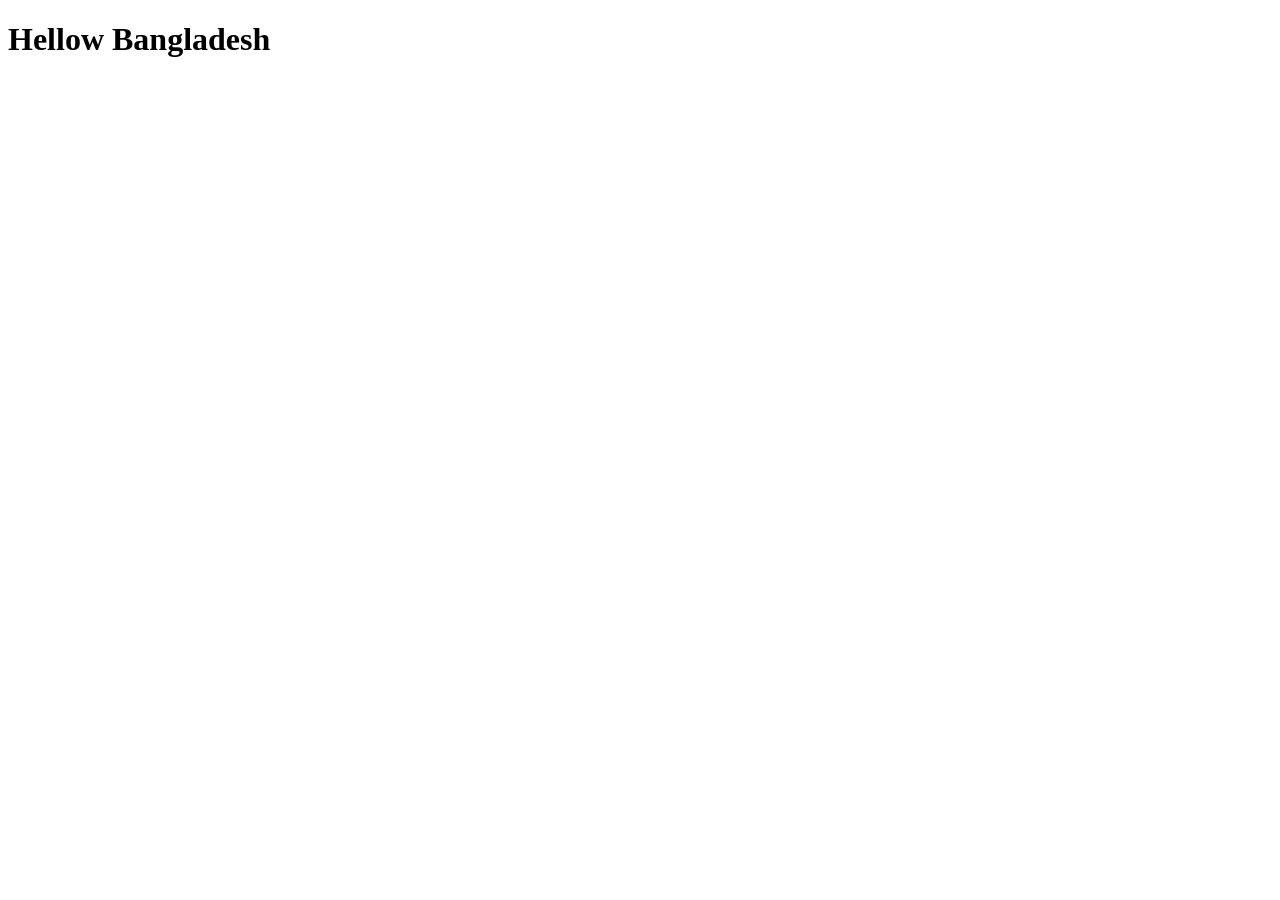
==== web-dev-portfoilo/index.html @ 3a6fd014 "first commit" ====
<!DOCTYPE html>
<html lang="en">

<head>
    <meta charset="UTF-8">
    <meta name="viewport" content="width=device-width, initial-scale=1.0">
    <title>Document</title>
    <link rel="stylesheet" href="style.css">
</head>

<body>
    <h1>Hellow Bangladesh</h1>
</body>

</html>
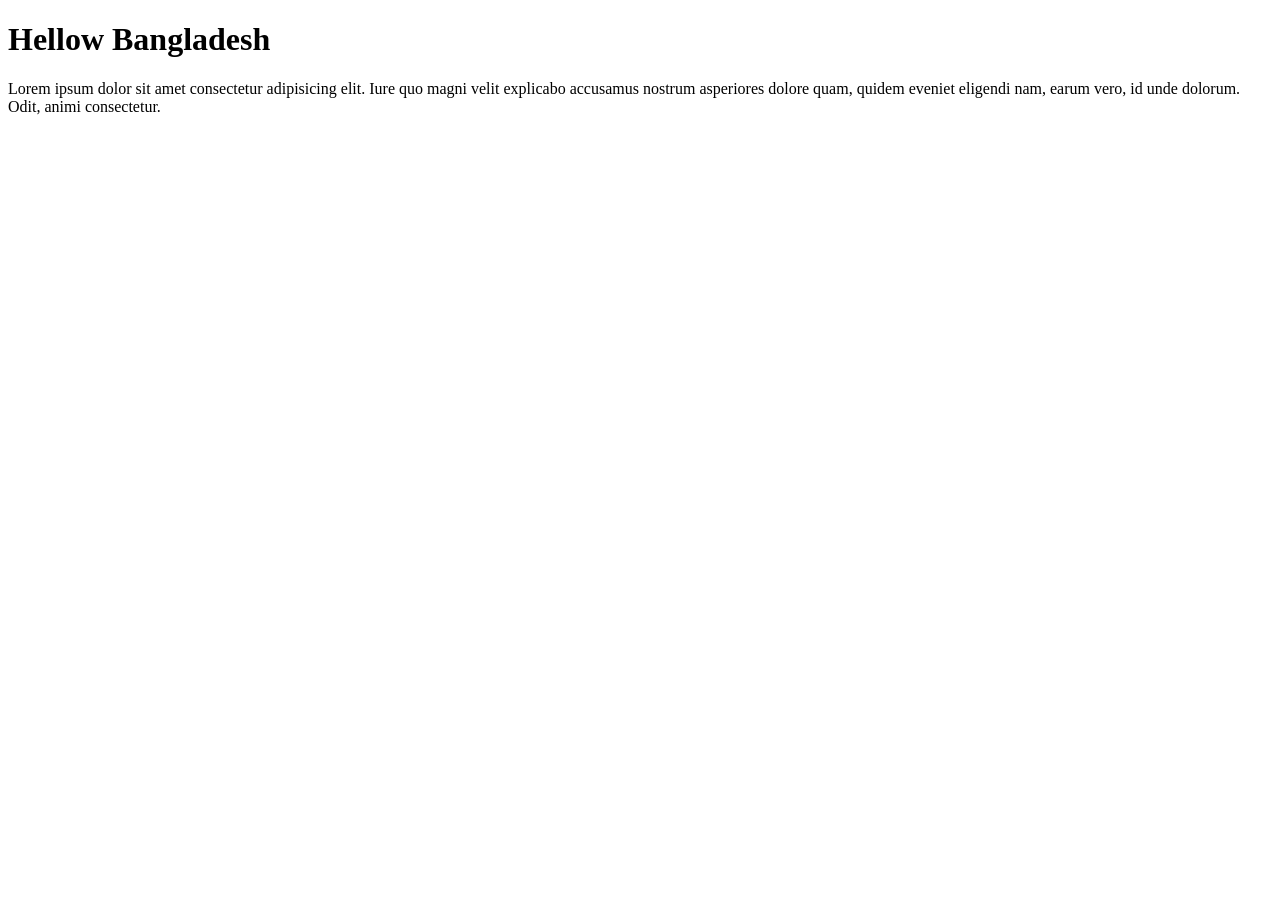
==== commit 9c95b931: "sce" ====
--- a/web-dev-portfoilo/index.html
+++ b/web-dev-portfoilo/index.html
@@ -10,6 +10,8 @@
 
 <body>
     <h1>Hellow Bangladesh</h1>
+    <p>Lorem ipsum dolor sit amet consectetur adipisicing elit. Iure quo magni velit explicabo accusamus nostrum
+        asperiores dolore quam, quidem eveniet eligendi nam, earum vero, id unde dolorum. Odit, animi consectetur.</p>
 </body>
 
 </html>
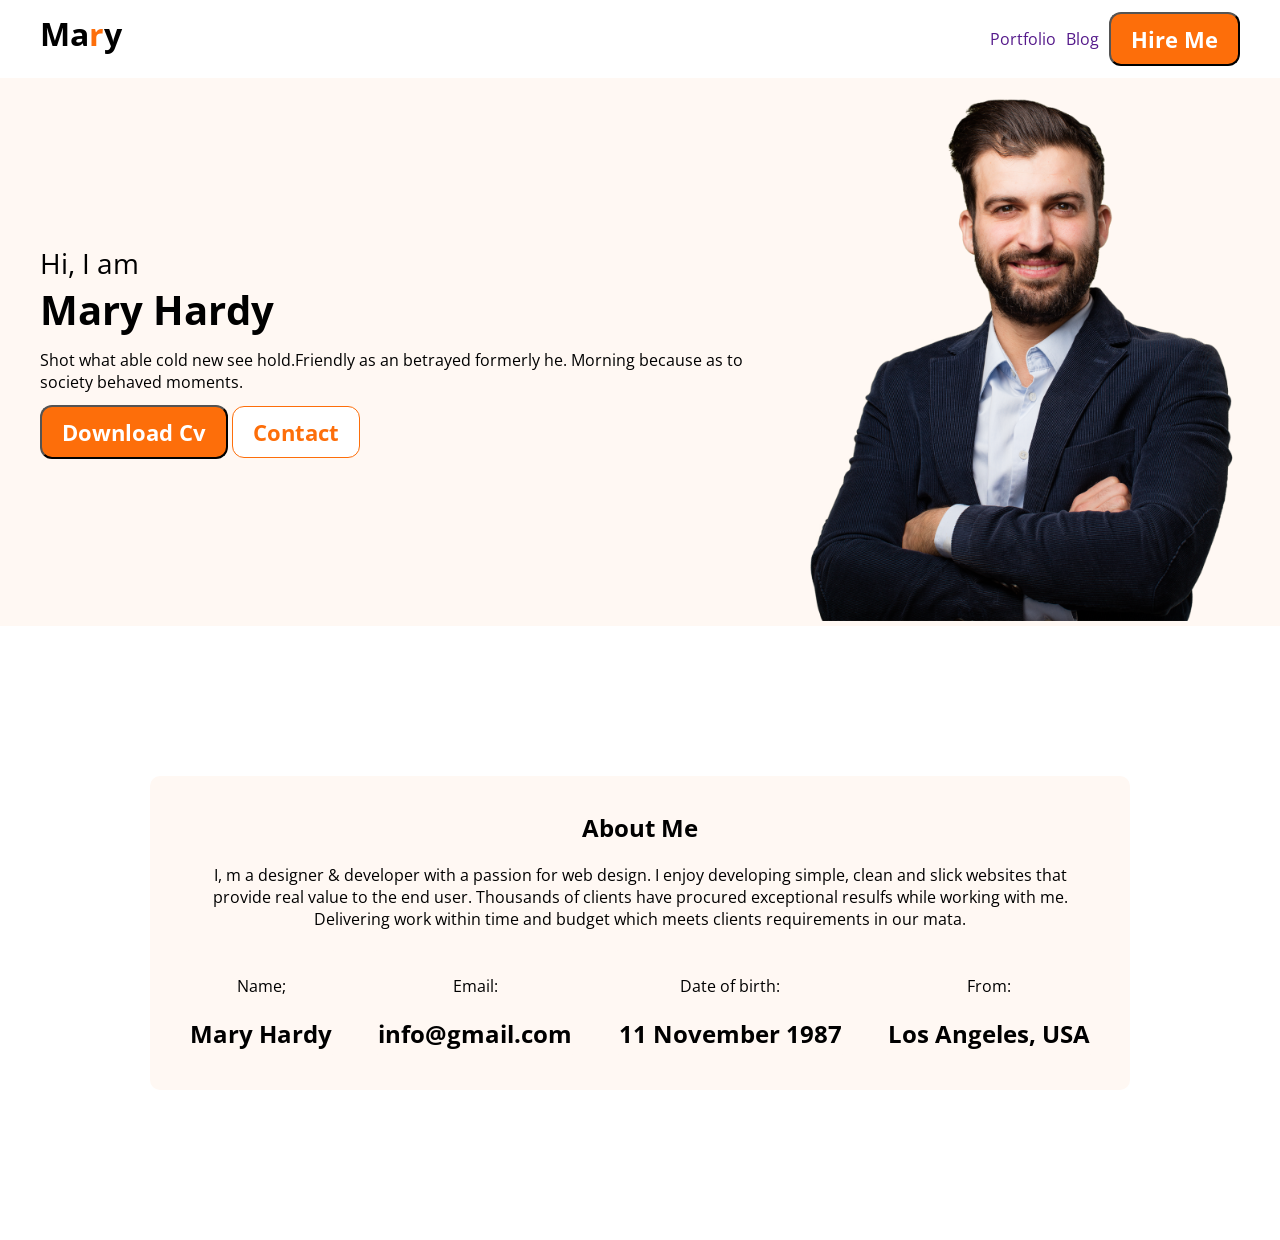
==== commit 1ec0db27: "sec" ====
--- a/web-dev-portfoilo/index.html
+++ b/web-dev-portfoilo/index.html
@@ -6,12 +6,87 @@
     <meta name="viewport" content="width=device-width, initial-scale=1.0">
     <title>Document</title>
     <link rel="stylesheet" href="style.css">
+
+    <!-- google font -->
+    <link rel="preconnect" href="https://fonts.googleapis.com">
+    <link rel="preconnect" href="https://fonts.gstatic.com" crossorigin>
+    <link href="https://fonts.googleapis.com/css2?family=Open+Sans:ital,wght@0,300..800;1,300..800&display=swap"
+        rel="stylesheet">
 </head>
 
+
 <body>
-    <h1>Hellow Bangladesh</h1>
-    <p>Lorem ipsum dolor sit amet consectetur adipisicing elit. Iure quo magni velit explicabo accusamus nostrum
-        asperiores dolore quam, quidem eveniet eligendi nam, earum vero, id unde dolorum. Odit, animi consectetur.</p>
+    <!-- Naveber Start -->
+    <header>
+        <nav class="container">
+            <h2 class="logo">Ma<span class="logo-r">r</span>y</h2>
+            <ul>
+                <li class=""><a href=""> Portfolio</a></li>
+                <li><a href=""> Blog</a></li>
+                <li><button class="common-btn">Hire Me</button></li>
+
+            </ul>
+        </nav>
+    </header>
+    <!-- Naveber end -->
+
+    <!-- Herow Section start-->
+
+    <section class="herow-parent-root">
+        <div class="container herow-parent">
+            <!-- left -->
+            <div class="hero-left">
+                <p class="hero-left-p-1">Hi, I am</p>
+                <h2>Mary Hardy</h2>
+                <p>Shot what able cold new see hold.Friendly as an betrayed formerly he. Morning
+                    because as to society
+                    behaved moments.</p>
+                <div class="herow-left-btn-parent">
+                    <button class="common-btn ">Download Cv</button>
+                    <button class="outline-btn ">Contact</button>
+                </div>
+
+            </div>
+
+            <!-- right -->
+
+            <div class="herow-right">
+                <img src="images/hardy.png" alt="">
+            </div>
+        </div>
+    </section>
+
+    <!-- herow section end -->
+
+    <!-- about section start -->
+    <section class="container about-parent">
+        <h2>About Me</h2>
+        <P>I, m a designer & developer with a passion for web design. I enjoy developing simple, clean and slick
+            websites that provide real value to the end user. Thousands of clients have procured exceptional resulfs
+            while working with me. Delivering work within time and budget which meets clients requirements in our mata.
+        </P>
+
+        <div class="about-box-parent">
+            <div class="box">
+                <p>Name;</p>
+                <h2>Mary Hardy</h2>
+            </div>
+            <div class="box">
+                <p>Email:</p>
+                <h2>info@gmail.com</h2>
+            </div>
+            <div class="box">
+                <p>Date of birth:</p>
+                <h2>11 November 1987</h2>
+            </div>
+            <div class="box">
+                <p>From:</p>
+                <h2>Los Angeles, USA</h2>
+            </div>
+        </div>
+
+    </section>
+
 </body>
 
 </html>
--- a/web-dev-portfoilo/style.css
+++ b/web-dev-portfoilo/style.css
@@ -0,0 +1,122 @@
+/* reset style */
+
+*{
+    padding: 0;
+    margin: 0;
+     font-family: "Open Sans", sans-serif;
+     
+}
+img {
+    max-width: 100%;
+}
+/* common style */
+.common-btn {
+    background-color: #fd6e0a;
+    padding: 10px 20px;
+    border-radius: 12px;
+    font-weight: bold;
+    font-size: 22px;
+    color: white;
+   cursor: pointer;
+}
+
+.outline-btn{
+       background-color: white;
+    padding: 10px 20px;
+    border-radius: 12px;
+    font-weight: bold;
+    font-size: 22px;
+    color: #fd6e0a;
+    border: 1px solid #fd6e0a;
+    cursor: pointer;
+    
+}
+
+.container {
+    max-width: 1200px;
+    margin: auto;
+}
+
+
+nav {
+ 
+    display: flex;
+    justify-content:space-between;
+  
+    padding: 12px 0;
+}
+.logo{
+    font-weight: bold;
+    font-size: 32px;
+}
+.logo-r{
+    color: #fd6e0a ;
+}
+ul{
+    display: flex;
+    justify-content:space-between;
+    list-style: none;
+    gap: 10px;
+    align-items: center;
+}
+
+ul li a {
+    text-decoration: none;
+} 
+/* Herow Section style */
+.herow-parent-root{
+    background-color: #fff8f3;
+}
+.herow-parent {
+    display: flex;
+    justify-content: space-between;
+    align-items: center;
+    max-width: 1200px;
+    margin:auto;
+   
+    }
+
+    .hero-left-p-1{
+        font-size: 28px;
+        font-weight: 600px;
+    }
+  
+  .hero-left h2{
+    font-weight: bold;
+    font-size: 40px;
+    margin-bottom: 12px;
+  }
+
+  .herow-left-btn-parent{
+    margin-top: 12px;
+  }
+
+/* about us css */
+  .about-parent{
+   background-color: #fff8f3;
+   margin: 150px ;
+   border-radius: 10px;
+   padding: 35px;
+   text-align: center;
+  
+}
+
+  .about-parent p{
+     margin: 20px 0;
+  }
+  .about-box-parent{
+    display: flex;
+    justify-content: space-between;
+    gap: 8px;
+
+  }
+
+   .about-box-parent .box{
+    background-color: #fff8f3;
+    padding: 5px;
+    border-radius: 5px;
+    -webkit-border-radius: 5px;
+    -moz-border-radius: 5px;
+    -ms-border-radius: 5px;
+    -o-border-radius: 5px;
+}
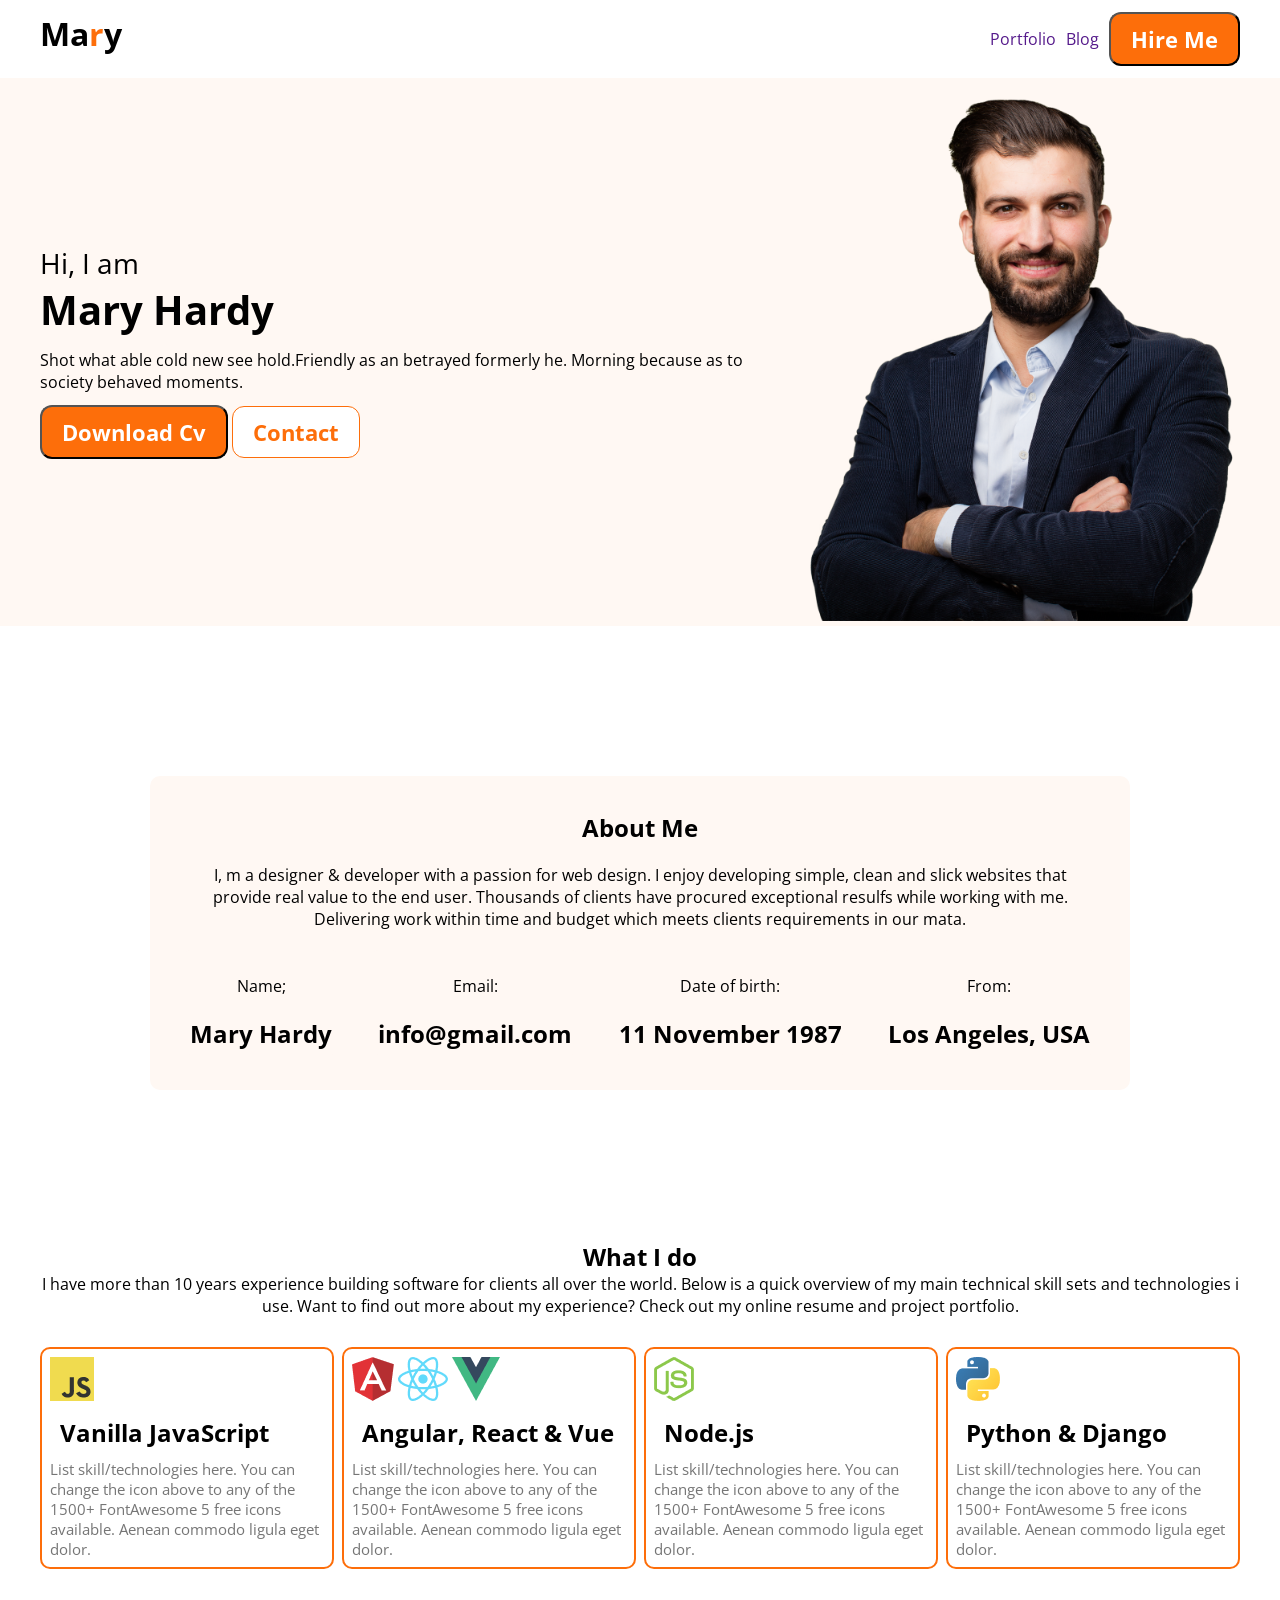
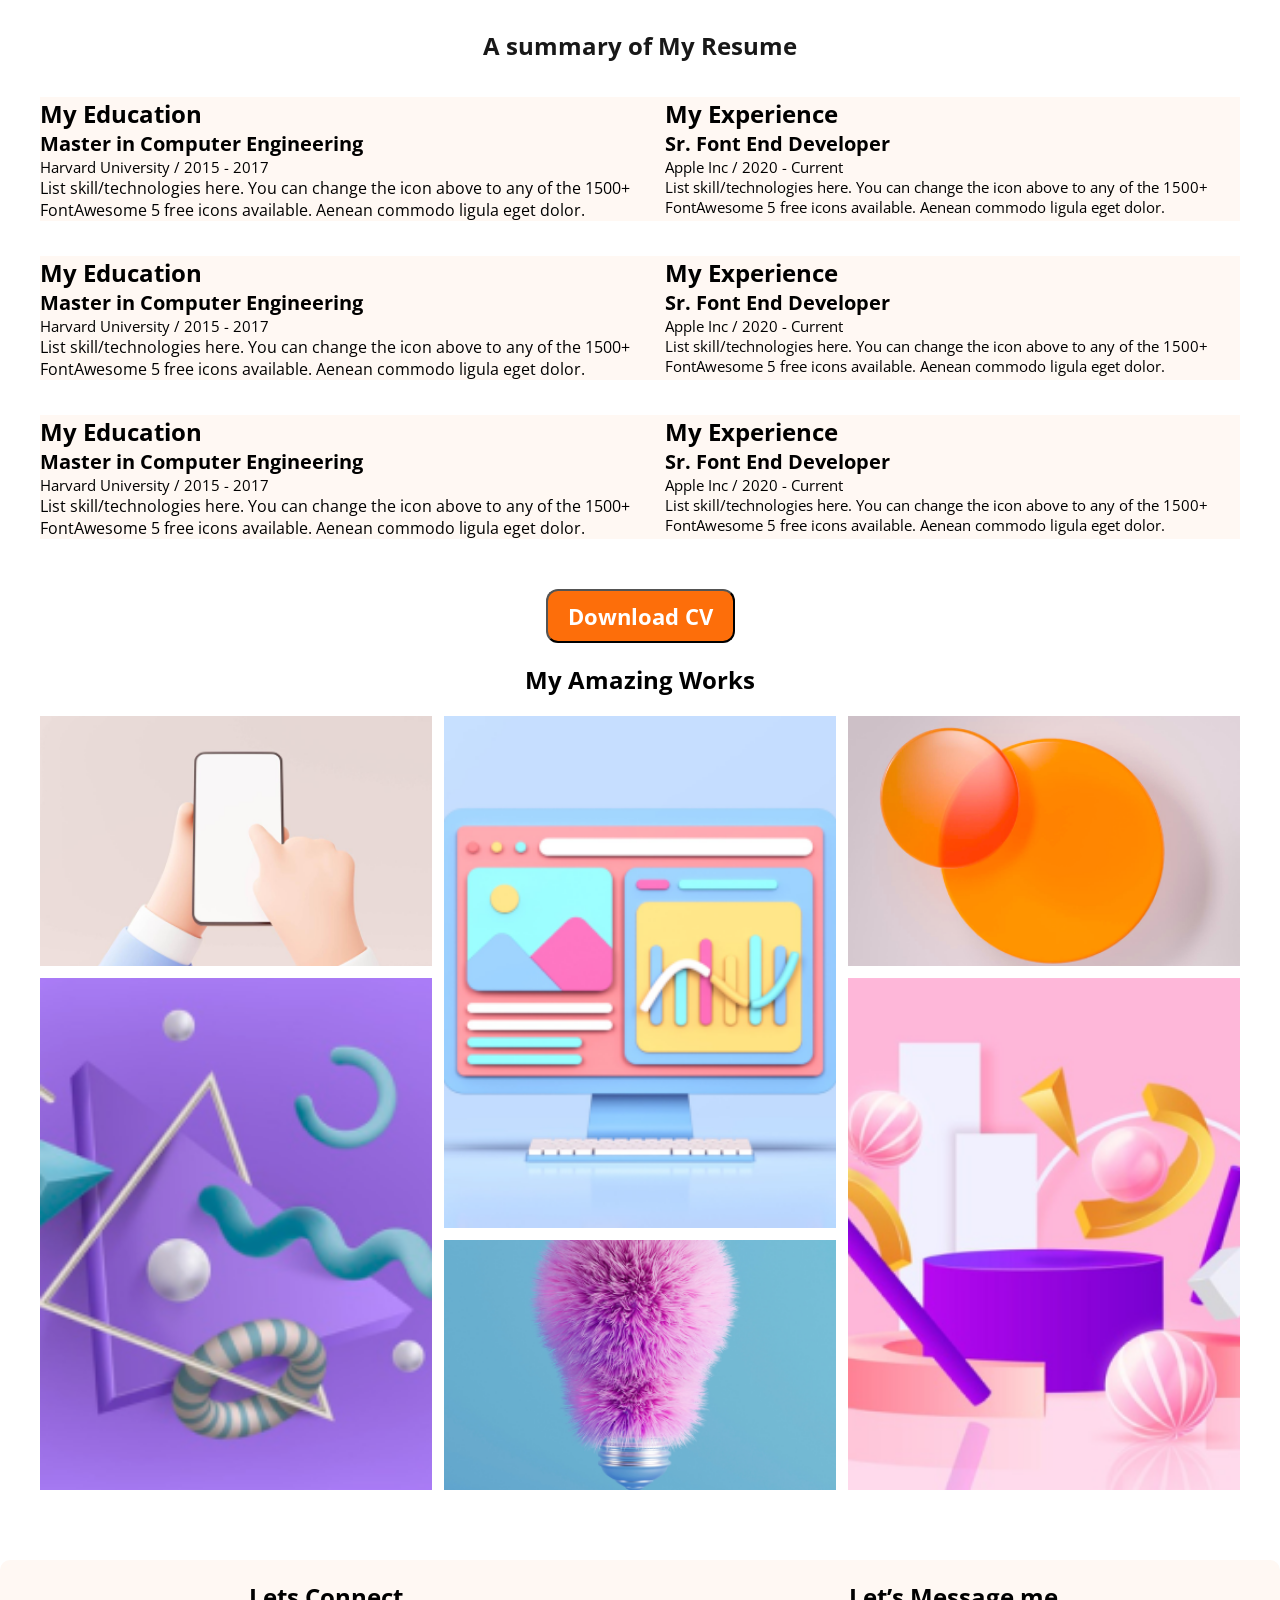
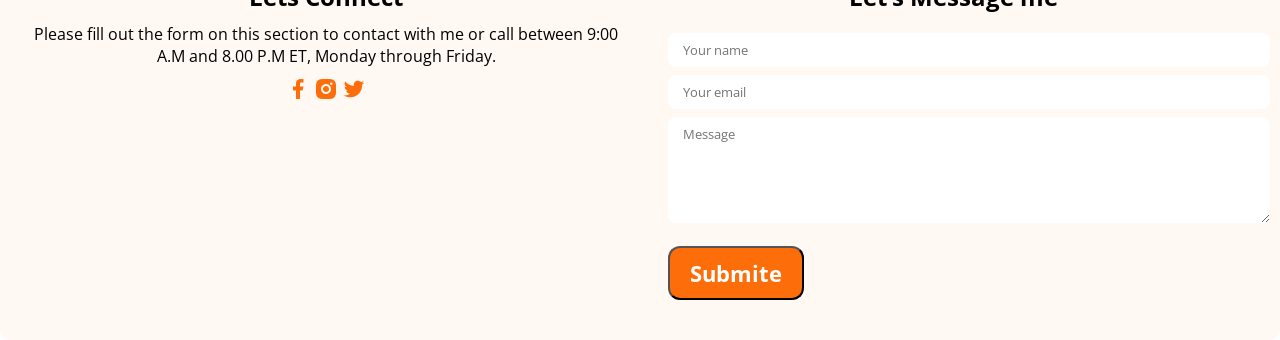
==== commit 0b709c50: "sec" ====
--- a/web-dev-portfoilo/index.html
+++ b/web-dev-portfoilo/index.html
@@ -5,7 +5,7 @@
     <meta charset="UTF-8">
     <meta name="viewport" content="width=device-width, initial-scale=1.0">
     <title>Document</title>
-    <link rel="stylesheet" href="style.css">
+    <link rel="stylesheet" href="../web-dev-portfoilo/style.css">
 
     <!-- google font -->
     <link rel="preconnect" href="https://fonts.googleapis.com">
@@ -51,7 +51,7 @@
             <!-- right -->
 
             <div class="herow-right">
-                <img src="images/hardy.png" alt="">
+                <img src="../web-dev-portfoilo/images/hardy.png" alt="">
             </div>
         </div>
     </section>
@@ -86,7 +86,198 @@
         </div>
 
     </section>
-
+    <!-- about section end -->
+
+    <!-- what i do section -->
+
+    <section class="what-i-do-parent container">
+        <h2>
+            What I do
+        </h2>
+        <p>I have more than 10 years experience building software for clients all over the world. Below is a quick
+            overview of my main technical skill sets and technologies i use. Want to find out more about my experience?
+            Check out my online resume and project portfolio.</p>
+
+        <div class="what-i-do-card-container">
+            <div class="what-i-do-card">
+                <img src="./images/icons/js.png" alt="">
+                <h2>Vanilla JavaScript</h2>
+                <p>List skill/technologies here. You can change the icon above to any of the 1500+ FontAwesome 5 free
+                    icons available. Aenean commodo ligula eget dolor.</p>
+            </div>
+
+            <div class="what-i-do-card">
+                <img src="./images/icons/angular-icon-1 1.png" alt="">
+                <img src="./images/icons/react.png" alt="">
+                <img src="./images/icons/vue-9 1.png" alt="">
+                <h2>Angular, React & Vue</h2>
+                <p>List skill/technologies here. You can change the icon above to any of the 1500+ FontAwesome 5 free
+                    icons available. Aenean commodo ligula eget dolor.</p>
+            </div>
+
+            <div class="what-i-do-card">
+                <img src="./images/icons/nodejs.png" alt="">
+                <h2>Node.js</h2>
+                <p>List skill/technologies here. You can change the icon above to any of the 1500+ FontAwesome 5 free
+                    icons available. Aenean commodo ligula eget dolor.</p>
+            </div>
+
+            <div class="what-i-do-card">
+                <img src="./images/icons/python-5 1.png" alt="">
+                <h2>Python & Django</h2>
+                <p>List skill/technologies here. You can change the icon above to any of the 1500+ FontAwesome 5 free
+                    icons available. Aenean commodo ligula eget dolor.</p>
+            </div>
+
+        </div>
+    </section>
+
+    <!-- resume section start -->
+
+    <section class="container">
+        <h1 class="big-tex">A summary of My Resume</h1>
+
+        <div class="resume-parent">
+            <div>
+                <div>
+                    <h2 class="left-h2">My Education</h2>
+                    <h3>Master in Computer Engineering</h3>
+                    <p>Harvard University / 2015 - 2017</p>
+                    <p">List skill/technologies here. You can change the icon above
+                        to any of the 1500+ FontAwesome 5 free icons available. Aenean commodo ligula eget dolor.</p>
+
+                </div>
+            </div>
+
+            <div>
+                <div>
+                    <h2 class="left-h2">My Experience</h2>
+                    <h3>Sr. Font End Developer</h3>
+                    <p>Apple Inc / 2020 - Current</p>
+                    <p>List skill/technologies here. You can change the icon above
+                        to any of the 1500+ FontAwesome 5 free icons available. Aenean commodo ligula eget dolor.</p>
+
+                </div>
+            </div>
+
+        </div>
+
+        <div class="resume-parent">
+            <div>
+                <div>
+                    <h2 class="left-h2">My Education</h2>
+                    <h3>Master in Computer Engineering</h3>
+                    <p>Harvard University / 2015 - 2017</p>
+                    <p">List skill/technologies here. You can change the icon above
+                        to any of the 1500+ FontAwesome 5 free icons available. Aenean commodo ligula eget dolor.</p>
+
+                </div>
+            </div>
+
+            <div>
+                <div>
+                    <h2 class="left-h2">My Experience</h2>
+                    <h3>Sr. Font End Developer</h3>
+                    <p>Apple Inc / 2020 - Current</p>
+                    <p>List skill/technologies here. You can change the icon above
+                        to any of the 1500+ FontAwesome 5 free icons available. Aenean commodo ligula eget dolor.</p>
+
+                </div>
+            </div>
+
+        </div>
+
+
+        <div class="resume-parent">
+            <div>
+                <div>
+                    <h2 class="left-h2">My Education</h2>
+                    <h3>Master in Computer Engineering</h3>
+                    <p>Harvard University / 2015 - 2017</p>
+                    <p">List skill/technologies here. You can change the icon above
+                        to any of the 1500+ FontAwesome 5 free icons available. Aenean commodo ligula eget dolor.</p>
+
+                </div>
+            </div>
+
+            <div>
+                <div>
+                    <h2 class="left-h2">My Experience</h2>
+                    <h3>Sr. Font End Developer</h3>
+                    <p>Apple Inc / 2020 - Current</p>
+                    <p>List skill/technologies here. You can change the icon above
+                        to any of the 1500+ FontAwesome 5 free icons available. Aenean commodo ligula eget dolor.</p>
+
+                </div>
+            </div>
+
+        </div>
+        <div class="btn">
+            <button class="common-btn">
+                Download CV
+            </button>
+        </div>
+
+    </section>
+
+    <!-- resume section end-->
+
+    <!-- my amazin work start -->
+
+    <section class="my-amazing-parent container">
+        <h2>My Amazing Works</h2>
+
+        <div class="gallery">
+            <div class="box-1">
+                <img src="./images/Rectangle 8.png" alt="">
+            </div>
+
+            <div class=" box-2">
+                <img src="./images/Rectangle 9.png" alt="">
+            </div>
+
+            <div class="box-3">
+                <img src="./images/Rectangle 10.png" alt="">
+            </div>
+
+            <div class="box-4">
+                <img src="./images/Rectangle 11.png" alt="">
+            </div>
+
+            <div class="box-5">
+                <img src="./images/Rectangle 12.png" alt="">
+            </div>
+
+            <div class="box-6">
+                <img src="./images/Rectangle 13.png" alt="">
+            </div>
+        </div>
+        <!-- my amazin work end -->
+    </section>
+
+    <!-- footer -->
+
+    <footer>
+        <div class="footer-left">
+            <h2>Lets Connect</h2>
+            <p>Please fill out the form on this section to contact with me or call between 9:00 A.M and 8.00 P.M ET,
+                Monday through Friday.</p>
+            <div>
+                <img src="./images/icons/facebook.png" alt="">
+                <img src="./images/icons/insta.png" alt="">
+                <img src="./images/icons/twitter.png" alt="">
+            </div>
+        </div>
+        <div>
+            <h2>Let’s Message me</h2>
+            <form>
+                <input type="text" placeholder="Your name">
+                <input type="text" placeholder="Your email">
+                <textarea rows="5" placeholder="Message"></textarea>
+                <button class="common-btn btn-2">Submite</button>
+            </form>
+        </div>
+    </footer>
 </body>
 
 </html>
--- a/web-dev-portfoilo/style.css
+++ b/web-dev-portfoilo/style.css
@@ -119,4 +119,165 @@
     -moz-border-radius: 5px;
     -ms-border-radius: 5px;
     -o-border-radius: 5px;
+}
+
+    /* <!-- what i do section css --> */
+
+.what-i-do-parent{
+    margin: 60px auto;
+    text-align: center;
+
+}
+
+.what-i-do-card-container{
+    margin-top: 30px;
+    display: flex;
+    justify-content: space-between;
+    gap: 8px;
+
+}
+
+.what-i-do-card-container .what-i-do-card{
+    border: 2px solid #fd6e0a;
+    padding: 8px;
+    border-radius: 10px;
+    text-align: left;
+  
+}
+ 
+.what-i-do-card-container .what-i-do-card h2{
+    margin: 10px;
+    text-align: left;
+    
+}
+
+.what-i-do-card-container .what-i-do-card p{
+    color: #757575;
+    font-size: 15px;
+}
+
+          /* resume section */
+ .resume-parent{
+     margin-top: 35px;
+     display: flex;
+     justify-content: space-between;
+     background-color: #fff8f3;
+          }
+.big-tex{
+
+         text-align: center;
+         color:#181818;
+         gap: 8px;
+         font-size: 30x;
+          }
+
+.left-h2{
+    font-size: 35x;
+}
+
+.resume-parent h3{
+    font-size: 20px;
+}
+
+.resume-parent p{
+    font-size:15px;
+}
+
+
+.btn{
+      margin-top: 50px;
+      text-align: center;
+}
+
+
+ /* my amazin work style  start*/
+
+.my-amazing-parent{
+    margin-top: 20px;
+    text-align: center;
+  }
+
+.gallery{
+    margin-top: 20px;
+    gap: 12px;
+    display: grid;
+    grid-template-columns: repeat(3, 1fr);
+    grid-auto-rows: 250px;
+    grid-template-areas: 
+    "one two three"
+    "four two six"
+    "four five six"                 
+    ;
+}
+
+.gallery img{
+    height: 100%;
+    width: 100%;
+    object-fit: cover;
+}
+
+.box-1{
+ grid-area: one;
+}
+
+.box-2{
+    grid-area: two;
+} 
+
+.box-3{
+    grid-area: three;
+}
+
+.box-4{
+    grid-area: four;
+}
+
+.box-5{
+    grid-area: five;
+}
+
+.box-6{
+    grid-area: six;
+}
+
+/* footer */
+
+footer{
+    text-align: center;
+    display: grid;
+    grid-template-columns: repeat(2, 1fr);
+    margin-top: 70px;
+    justify-content: space-between;
+    gap: 15px;
+    background-color: #fff8f3;
+    padding: 20px;
+    border-radius: 10px;
+   
+}
+footer form{
+    padding: 20px;
+}
+
+.footer-left p {
+    margin: 10px 0px;
+}
+
+footer form input, footer form textarea{
+    border:none;
+    outline: none;
+    background-color: white;
+    padding: 8px 15px;
+    border-radius: 8px;
+    display: block;
+    width: 100%;
+    margin-bottom: 8px;
+   
+}
+form {
+  display: flex;
+  flex-direction: column;
+  align-items: flex-start;
+}
+.btn-2{
+    margin-top: 15px;
 }
